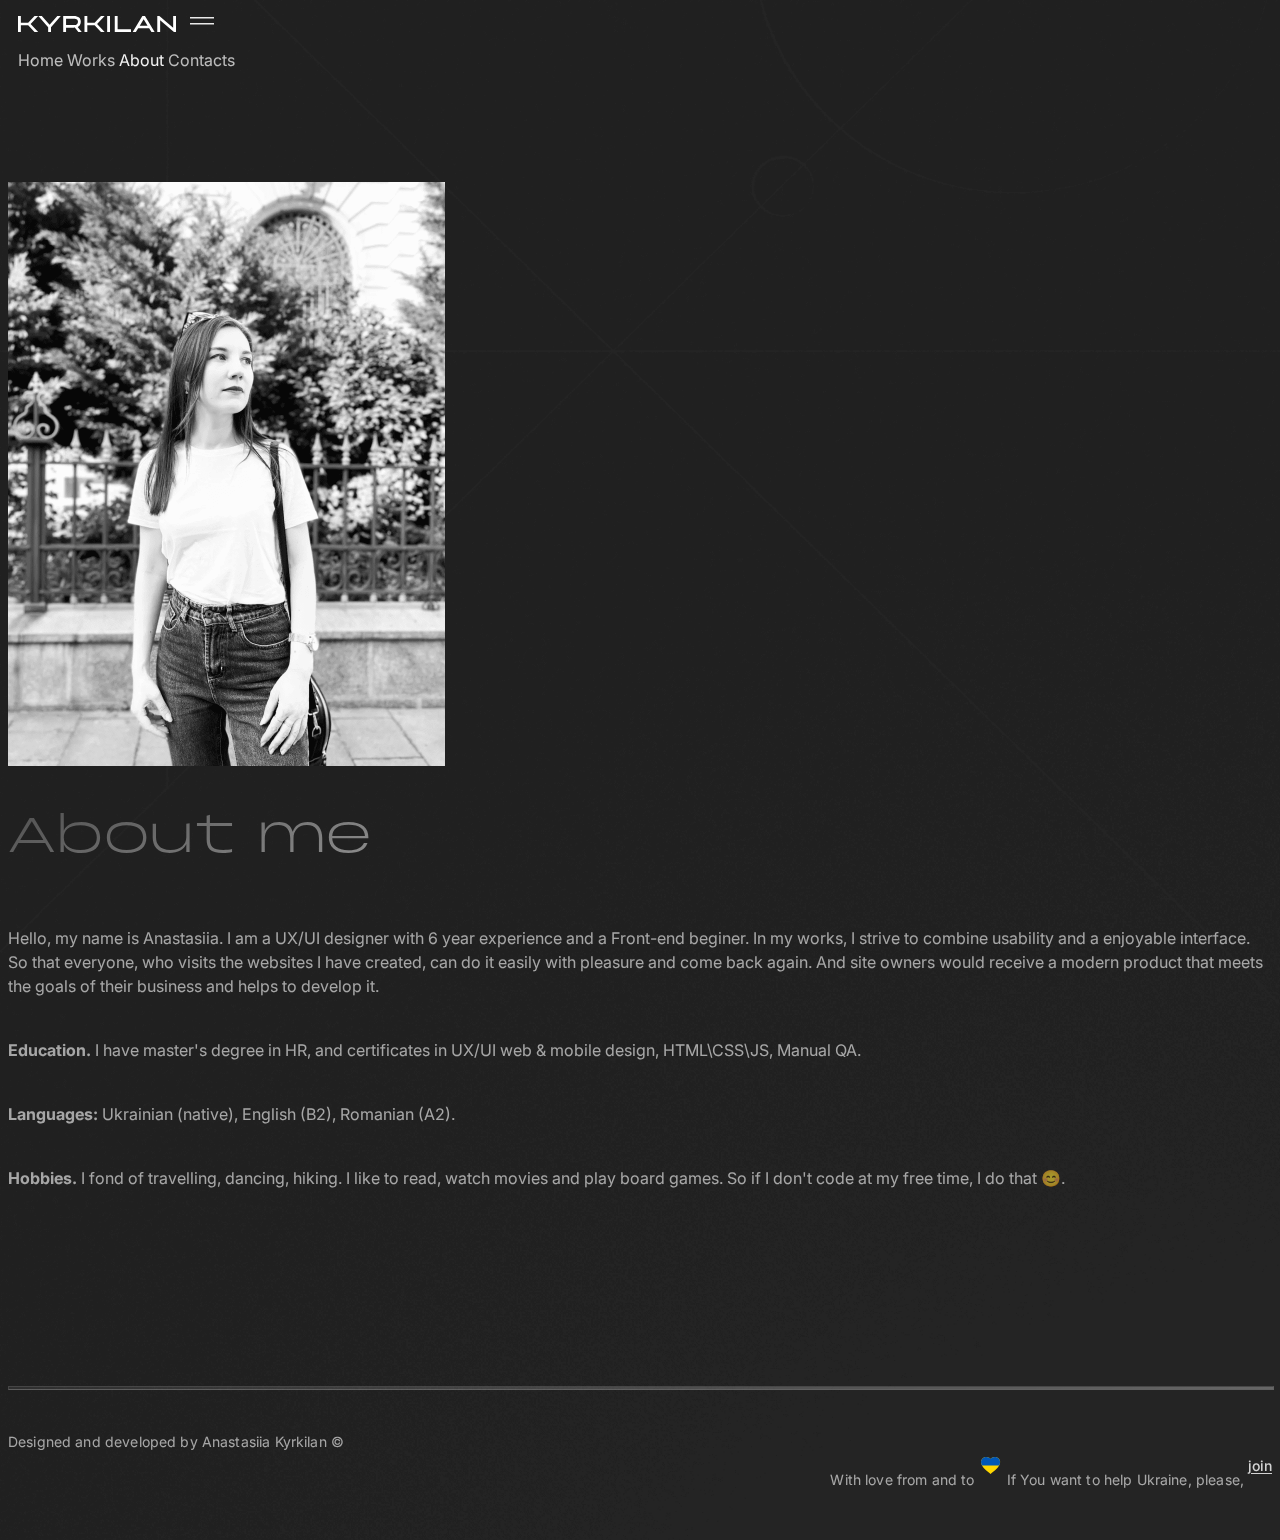
==== about.html @ 907f842a "Optimized Contacts block with creating HTML template in JS" ====
<!DOCTYPE html>
<html lang="en">
  <head>
    <meta charset="UTF-8" />
    <meta name="viewport" content="width=device-width, initial-scale=1.0" />
    <meta
      name="description"
      content="Learn more about Anastasiia Kyrkilan - an UX/UI designer with 6 year experience and a Front-end beginer"
    />
    <title>About Anastasiia Kyrkilan</title>
    <link
      rel="icon"
      href="data:image/svg+xml,<svg xmlns='http://www.w3.org/2000/svg' width='64' height='64'><text x='50%' y='50%' dominant-baseline='middle' text-anchor='middle' style='font-size: 48px;'>👩🏻‍💻</text></svg>"
    />
    <link
      href="https://cdn.jsdelivr.net/npm/bootstrap@5.3.0/dist/css/bootstrap.min.css"
      rel="stylesheet"
      integrity="sha384-9ndCyUaIbzAi2FUVXJi0CjmCapSmO7SnpJef0486qhLnuZ2cdeRhO02iuK6FUUVM"
      crossorigin="anonymous"
    />
    <script
      src="https://cdn.jsdelivr.net/npm/bootstrap@5.3.0/dist/js/bootstrap.bundle.min.js"
      integrity="sha384-geWF76RCwLtnZ8qwWowPQNguL3RmwHVBC9FhGdlKrxdiJJigb/j/68SIy3Te4Bkz"
      crossorigin="anonymous"
    ></script>
    <link rel="stylesheet" href="/src/style.css" />
  </head>

  <body>
    <!-- Header -->
    <nav class="navbar sticky-top navbar-expand-lg navbar-dark" id="header">
      <div class="container">
        <a class="navbar-brand" href="/"
          ><img src="/img/logo.svg" alt="Kyrkilan" class="cursor-hover"
        /></a>
        <button
          class="navbar-toggler d-lg-none"
          type="button"
          data-bs-toggle="collapse"
          data-bs-target="#navbarNavAltMarkup"
        >
          <span class="navbar-toggler-icon"></span>
        </button>

        <button id="custom-toggler" class="d-lg-none">
          <img
            src="icons/icon-burger-menu.svg"
            alt="Menu"
            class="menu-icon"
            width="24px"
          />
          <img
            src="icons/icon_burger_close.svg"
            alt="Close"
            class="close-icon disabled"
            width="24px"
          />
        </button>

        <div class="collapse navbar-collapse" id="navbarNavAltMarkup">
          <div class="navbar-nav">
            <a class="nav-item nav-link menu-item" aria-current="page" href="/"
              >Home</a
            >
            <a class="nav-item nav-link menu-item" href="/works.html">Works</a>
            <a class="nav-item nav-link menu-item active" href="/about.html"
              >About</a
            >
            <a class="nav-item nav-link menu-item" href="#contact-screen-about"
              >Contacts</a
            >
          </div>
        </div>
      </div>
    </nav>

    <!-- About me -->
    <div class="container about-me">
      <div class="row">
        <div class="col-xl-1"></div>
        <div class="col-xl-5 col-lg-6">
          <img
            src="/img/about-photo-black.png"
            alt="Anastasiia Kyrkilan"
            class="img-fluid"
          />
        </div>
        <div class="col-xl-5 col-lg-6">
          <h2>About me</h2>
          <p>
            Hello, my name is Anastasiia. I am a UX/UI designer with 6 year
            experience and a Front-end beginer. In my works, I strive to combine
            usability and a enjoyable interface. So that everyone, who visits
            the websites I have created, can do it easily with pleasure and come
            back again. And site owners would receive a modern product that
            meets the goals of their business and helps to develop it.
          </p>
          <p>
            <b>Education.</b> I have master's degree in HR, and certificates in
            UX/UI web & mobile design, HTML\CSS\JS, Manual QA.
          </p>
          <p>
            <b> Languages:</b> Ukrainian (native), English (B2), Romanian (A2).
          </p>
          <p>
            <b>Hobbies.</b> I fond of travelling, dancing, hiking. I like to
            read, watch movies and play board games. So if I don't code at my
            free time, I do that 😊.
          </p>
        </div>
      </div>
    </div>

    <!-- Contact me -->
    <div class="contact-screen" id="contact-screen-about">
    </div>

    <!-- Footer -->
    <div class="footer">
      <hr />
      <div class="container">
        <div class="row">
          <div class="col-lg rights">
            <p>Designed and developed by Anastasiia Kyrkilan ©</p>
          </div>
          <div class="col-lg help-ua">
            <p>With love from and to</p>
            <img src="/icons/heart-ua.svg" alt="Help Ukraine" />
            <p>If You want to help Ukraine, please,</p>
            <a href="https://war.ukraine.ua/support-ukraine/" target="_blank"
              >join</a
            >
          </div>
        </div>
      </div>
    </div>

    <!-- Cursor -->
    <div class="circle-and-dot"></div>

    <!-- JS -->
    <script src="/src/app.js"></script>
  </body>
</html>
---- src/style.css ----
/* Adding fonts */

@import url("https://fonts.googleapis.com/css2?family=Inter:wght@300;400;500&display=swap");

@font-face {
  font-family: PhonkSans;
  src: url("/fonts/PhonkSans-Light.otf") format("opentype");
}

/* Variables */

:root {
  /* Colors */
  --col-bg-dark: #1f1f1f;
  --col-bg-dark-cards: #272727;
  --col-button-blue-grad: linear-gradient(
    222deg,
    #000aff 0%,
    rgba(85, 92, 241, 0.22) 100%
  );
  --col-button-blue-grad-hover: linear-gradient(
    41deg,
    #000aff 0%,
    rgba(85, 92, 241, 0.22) 100%
  );
  --col-white-grad: linear-gradient(
    337deg,
    #fff 0%,
    rgba(255, 255, 255, 0.22) 100%
  );
  --col-white: #fff;

  /* Fonts */
  --font-title: PhonkSans, sans-serif;
  --font-text: Inter, sans-serif;

  /* Shadows */
  --shadow-blue-big: 0px 2.767256498336792px 2.2138051986694336px 0px
      rgba(16, 15, 74, 0.06),
    0px 6.650102138519287px 5.32008171081543px 0px rgba(16, 15, 74, 0.09),
    0px 12.521552085876465px 10.017241477966309px 0px rgba(16, 15, 74, 0.11),
    0px 22.3363094329834px 17.869047164916992px 0px rgba(16, 15, 74, 0.13),
    0px 41.777610778808594px 33.422088623046875px 0px rgba(16, 15, 74, 0.16),
    0px 100px 80px 0px rgba(16, 15, 74, 0.22);
  --shadow-blue-small: 0px 12.5px 10.02px 0px rgba(16, 15, 74, 0.08),
    0px 41.777610778808594px 33.422088623046875px 0px rgba(16, 15, 74, 0.13);

  /* Cursor */
  --cursor-bg: #b0efda;
  --cursor-bg-line: #b0efda;
}

/* Cursor styles */

* {
  cursor: none;
}

[type="button"]:not(:disabled),
[type="reset"]:not(:disabled),
[type="submit"]:not(:disabled),
button:not(:disabled) {
  cursor: none;
}

/* Common elements styles */

body {
  background-color: var(--col-bg-dark);
  background-image: url("/img/bg_pattern.png");
  background-size: cover;
  background-repeat: no-repeat;
}

h1,
p,
.social-media-links a,
.footer .help-ua a {
  font-family: var(--font-text);
  font-size: 16px;
  font-style: normal;
  font-weight: 400;
  line-height: 24px;

  color: var(--col-white);
  opacity: 0.6;
}

h2,
h3 {
  background: var(--col-white-grad);
  background-clip: text;
  -webkit-background-clip: text;
  -webkit-text-fill-color: transparent;
}

h2 {
  font-family: var(--font-title);
  font-size: 48px;
  font-style: normal;
  font-weight: 300;
  line-height: 56px;
  letter-spacing: 0.48px;
}

h3 {
  font-family: var(--font-title);
  font-size: 32px;
  font-style: normal;
  font-weight: 300;
  line-height: 40px;
  letter-spacing: 0.32px;
}

h4 {
  font-family: var(--font-text);
  font-size: 24px;
  font-style: normal;
  font-weight: 400;
  line-height: 32px;
  letter-spacing: 0.48px;

  color: var(--col-white);
  opacity: 0.9;
}

hr {
  width: 100%;
  height: 2px;

  background: var(--col-white-grad);
  opacity: 0.3;
}

a {
  text-decoration: none;
  color: var(--col-white);
}

.skills-screen,
.contact-screen {
  padding-top: 100px;
  padding-bottom: 40px;
}

.btn-main {
  position: relative;
  padding: 20px 40px;
  margin: 2px;
  background-color: var(--col-bg-dark);
  border-radius: 56px;

  font-family: var(--font-text);
  font-size: 16px;
  font-style: normal;
  font-weight: 400;
  line-height: 24px;

  color: var(--col-white);
  opacity: 0.9;

  transition: all 200ms ease-in-out;
}

.btn-main::after {
  content: "";
  position: absolute;
  top: 0;
  right: 0;
  bottom: 0;
  left: 0;
  z-index: -1;

  margin: -2px;
  border-radius: inherit;
  background-image: var(--col-button-blue-grad);
}

.btn-main:hover::after {
  background-image: var(--col-button-blue-grad-hover);
}

.mail-link:hover,
.social-media-links a:hover,
.nav-link:hover,
.tab-button:hover {
  text-decoration: var(--col-white) solid underline 1.5px;
  text-underline-offset: 12px;

  color: var(--col-white);
  opacity: 0.6;
}

/* Header */

.navbar-brand,
.navbar-collapse {
  padding: 10px;

  font-family: Inter;
  font-size: 16px;
  font-style: normal;
  font-weight: 400;
  line-height: 24px;

  color: var(--col-white);
}

.navbar-collapse {
  justify-content: end;
}

.navbar-nav {
  gap: 21px;
}

.navbar-toggler {
  display: none;
}

#custom-toggler {
  margin: 0;
  padding: 0;
  background-color: transparent;
  border: none;
}

.disabled {
  display: none;
}

.nav-link,
.tab-button {
  color: var(--col-white);
  opacity: 0.7;
}

.active {
  opacity: 0.95;
}

.scrolling {
  padding: 0;
  background-color: var(--col-bg-dark);
  border-bottom: rgb(255, 255, 255, 0.03) solid 1px;

  box-shadow: var(--shadow-blue-small);
}

/* Contacts screen styles */

.contact-screen h3,
.contact-screen p {
  margin-left: 0;
  padding-left: 0;
}

.contact-screen p {
  margin: 32px 0;
  max-width: 298px;
}

.contact-img {
  max-width: 705px;
  opacity: 0.8;
  float: right;
}

.mail-link h4 {
  margin-bottom: 0;
  font-weight: 400;
  opacity: 0.85;
}

.social-media-links {
  display: flex;
  justify-content: flex-end;
  align-items: flex-end;
  gap: 40px;
}

.social-media-links a {
  opacity: 0.8;
}

/* Footer */

.footer {
  padding-bottom: 40px;
}

.footer hr {
  margin: 0 0 40px;
}

.footer p {
  font-size: 14px;
  letter-spacing: 0.15px;
  margin-bottom: 0;
}

.footer .help-ua {
  display: flex;
  justify-content: end;
  align-items: start;
  gap: 4px;
}

.footer .help-ua a {
  font-size: 14px;
  font-weight: 500;
  opacity: 0.8;

  text-decoration: var(--col-white) solid underline 1px;
  text-underline-offset: 2px;
}

.footer .help-ua a:hover {
  text-decoration: var(--col-white) solid underline 1px;
  text-underline-offset: 8px;

  opacity: 0.6;
}

/* Homepage Main screen styles */

.main-screen {
  padding-top: 116px;
  padding-bottom: 128px;
}

.greeting {
  display: flex;
  margin-bottom: 48px;
}

.greeting img {
  width: 64px;
  height: 64px;
  transition: all 200ms ease-in-out;
}

.greeting img:hover {
  content: url("/img/avatar-color.png");
}

.greeting div {
  margin-left: 24px;
}

.greeting div h4,
.greeting div p {
  margin: 2px 0;
}

.main-row-btn {
  margin-top: 48px;
}

/* Homepage Decorative image styles */

.deco-img-main {
  width: auto;
  opacity: 0.6;
}

/* Homepage Skills screen styles */

.btn-projects {
  text-align: end;
}

.skill-cards {
  margin-top: 40px;
  gap: 24px;
}

.skill-card {
  margin: 20px auto 0;
  padding: 119px 32px 32px;

  border-radius: 8px;
  border: rgb(255, 255, 255, 0.03) solid 1px;
  background: var(--col-bg-dark-cards);
}

.skill-card h4 {
  margin-bottom: 16px;
}

.skill-card hr {
  margin: 24px auto;
}

.tool-icons {
  display: flex;
  justify-content: flex-start;
  gap: 16px;
  flex-wrap: wrap;
}

/* About me page screen */

.about-me {
  padding-top: 100px;
  padding-bottom: 40px;
}

.about-me img {
  width: 437px;
  transition: all 200ms ease-in-out;
}

.about-me img:hover {
  content: url("/img/about-photo-color.png");
}

.about-me h2 {
  margin-bottom: 60px;
}

.about-me p {
  margin-top: 40px;
}

/* My works page */

.works-title {
  margin-top: 100px;
  margin-bottom: 60px;
}

.tab-buttons {
  display: flex;
  justify-content: flex-end;
  gap: 30px;
}

.tab-button {
  border: none;
  background-color: transparent;

  color: var(--col-white);
}

#works-cards img {
  padding-bottom: 30px;
}

/* Responsive notes */

@media (min-width: 1201px) and (max-width: 1400px) {
  .skill-card {
    max-width: 550px;
  }
}

@media (min-width: 993px) and (max-width: 1200px) {
  .skill-card {
    max-width: 460px;
  }
}

@media (min-width: 577px) and (max-width: 992px) {
  #header.active {
    position: fixed;
    align-items: start;

    width: 100%;
    height: 100vh;

    background-color: var(--col-bg-dark);
    border-bottom: rgb(255, 255, 255, 0.03) solid 1px;

    box-shadow: var(--shadow-blue-small);

    z-index: 1000;
  }

  #header.active .container {
    gap: 30px;
  }

  .skill-card {
    padding-top: 80px;
  }

  .contact-screen {
    padding-top: 50px;
  }

  .contact-img {
    width: 100%;
    float: none;
    margin-bottom: 40px;
  }

  .mail-link {
    padding-left: 0;
  }

  .social-media-links {
    justify-content: flex-start;
    margin-top: 20px;
    padding-left: 0;
  }

  .footer .row div {
    padding-left: 0;
  }

  .footer .help-ua {
    justify-content: start;
    margin-top: 10px;
  }

  .about-me {
    padding-top: 50px;
    padding-bottom: 0;
  }

  .about-me img {
    width: 100%;
    margin-bottom: 60px;
  }

  .about-me h2 {
    margin-bottom: 40px;
  }

  .about-me p {
    margin-top: 30px;
  }

  .works-title {
    margin-top: 50px;
    margin-bottom: 20px;
  }

  .works-title ul {
    justify-content: flex-start;
    margin-top: 30px;
  }

  .circle-and-dot {
    display: none;
  }
}

@media (max-width: 576px) {
  h2 {
    font-size: 32px;
    line-height: 40px;
  }

  h4 {
    font-size: 20px;
    line-height: 24px;
  }

  #header.active {
    position: fixed;
    align-items: start;

    width: 100%;
    height: 100vh;

    background-color: var(--col-bg-dark);
    border-bottom: rgb(255, 255, 255, 0.03) solid 1px;

    box-shadow: var(--shadow-blue-small);

    z-index: 1000;
  }

  #header.active .container {
    gap: 30px;
  }

  .container,
  .contact-screen .container .row,
  .footer .container .row {
    padding-left: 20px;
    padding-right: 20px;
  }

  .mail-link,
  .social-media-links {
    padding-left: 0;
  }

  .main-screen {
    padding-top: 60px;
    padding-bottom: 80px;
  }

  .greeting {
    flex-direction: column;
    margin-bottom: 32px;
    width: 330px;
  }

  .greeting div {
    margin-left: 0;
  }

  .greeting div h4 {
    margin-top: 20px;
  }

  .btn-projects {
    margin-top: 40px;
    margin-bottom: 20px;
    text-align: start;
  }

  .skill-cards {
    width: 100%;
    padding: 0 0 0 20px;
    align-self: center;
  }

  .skill-card {
    margin: 0;
  }

  .skills-screen,
  .contact-screen {
    padding-top: 60px;
    padding-bottom: 40px;
  }

  .contact-img {
    width: 100%;
    float: none;
    margin-bottom: 60px;
  }

  .social-media-links {
    justify-content: space-between;
    margin-top: 32px;
    gap: 16px;
  }

  .rights {
    padding-left: 0;
  }

  .footer .help-ua {
    justify-content: start;
    margin-top: 10px;
    padding-left: 0;
    flex-wrap: wrap;
  }

  .about-me {
    width: 90%;
    padding-top: 40px;
    padding-bottom: 0;
  }

  .about-me .row {
    padding: 0;
  }

  .about-me img {
    margin-bottom: 60px;
  }

  .about-me h2 {
    margin-bottom: 40px;
  }

  .about-me p {
    margin-top: 30px;
  }

  .works-title {
    margin-top: 50px;
    margin-bottom: 20px;
  }

  .works-title ul {
    justify-content: flex-start;
    margin-top: 30px;
  }

  .circle-and-dot {
    display: none;
  }
}
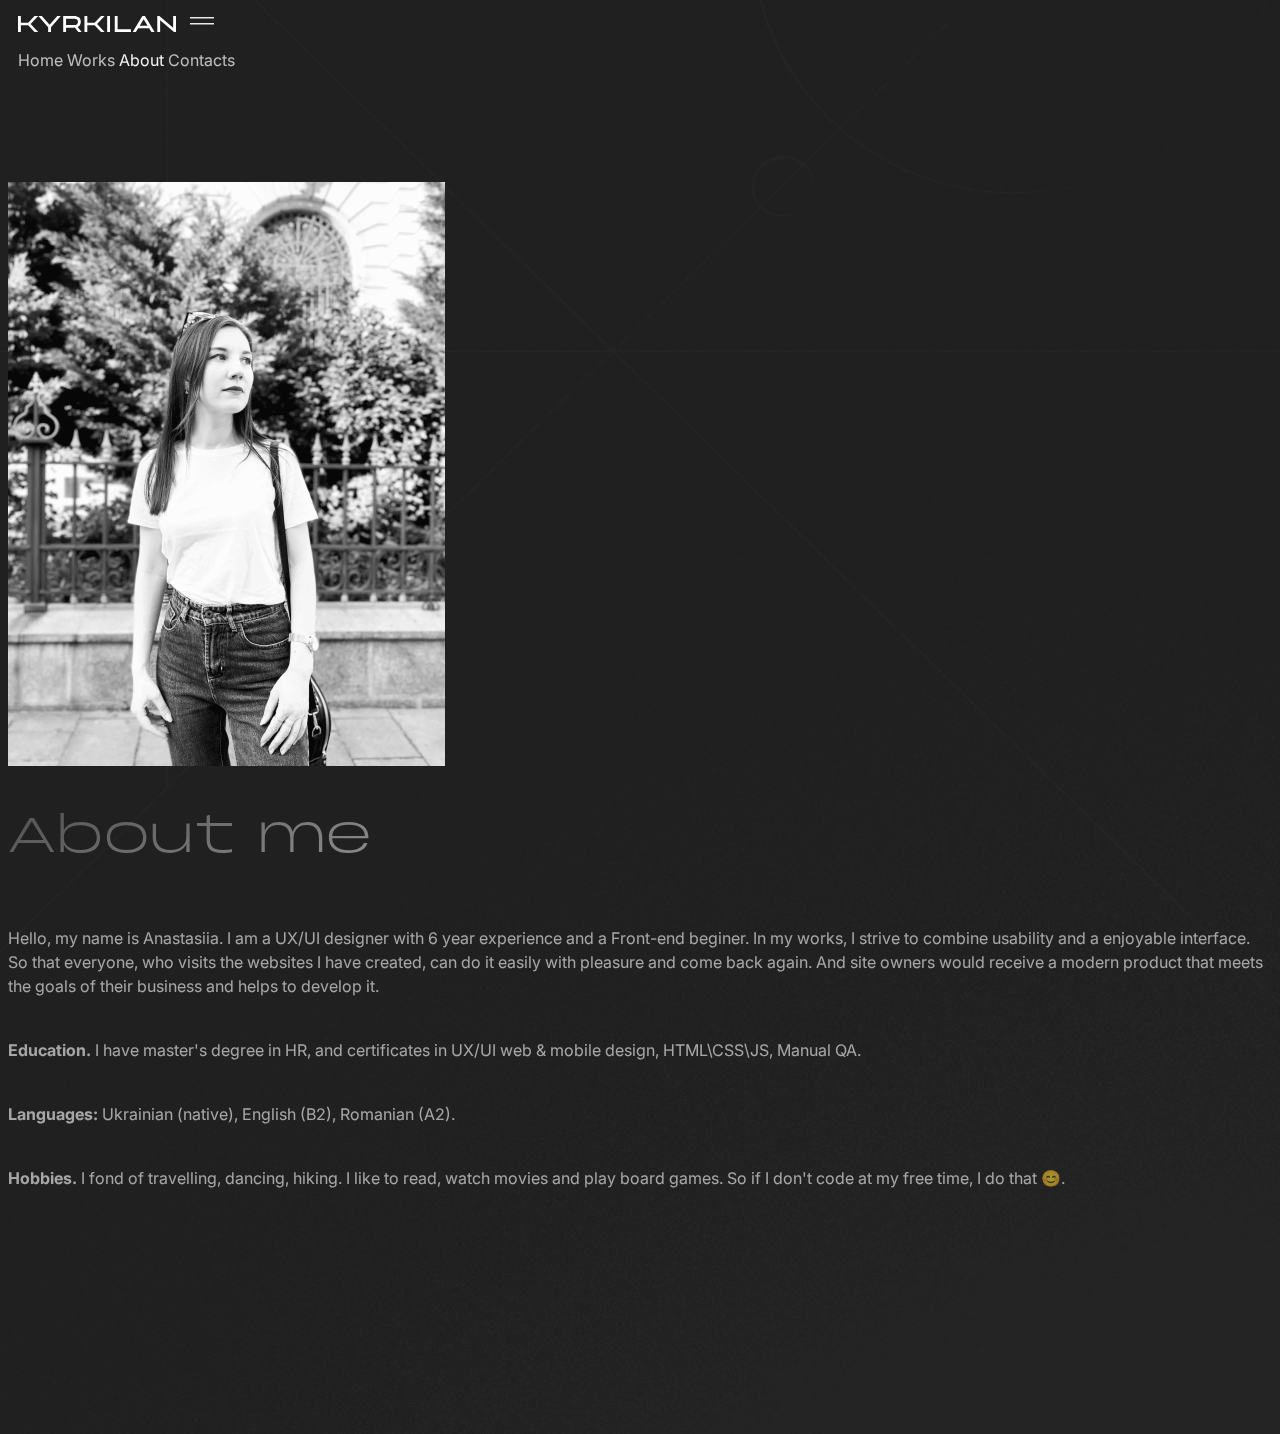
==== commit 8cc8aa96: "Optimized Footer with adding HTML template in JS" ====
--- a/about.html
+++ b/about.html
@@ -112,28 +112,10 @@
     </div>
 
     <!-- Contact me -->
-    <div class="contact-screen" id="contact-screen-about">
-    </div>
+    <div class="contact-screen" id="contact-screen-about"></div>
 
     <!-- Footer -->
-    <div class="footer">
-      <hr />
-      <div class="container">
-        <div class="row">
-          <div class="col-lg rights">
-            <p>Designed and developed by Anastasiia Kyrkilan ©</p>
-          </div>
-          <div class="col-lg help-ua">
-            <p>With love from and to</p>
-            <img src="/icons/heart-ua.svg" alt="Help Ukraine" />
-            <p>If You want to help Ukraine, please,</p>
-            <a href="https://war.ukraine.ua/support-ukraine/" target="_blank"
-              >join</a
-            >
-          </div>
-        </div>
-      </div>
-    </div>
+    <div class="footer"></div>
 
     <!-- Cursor -->
     <div class="circle-and-dot"></div>
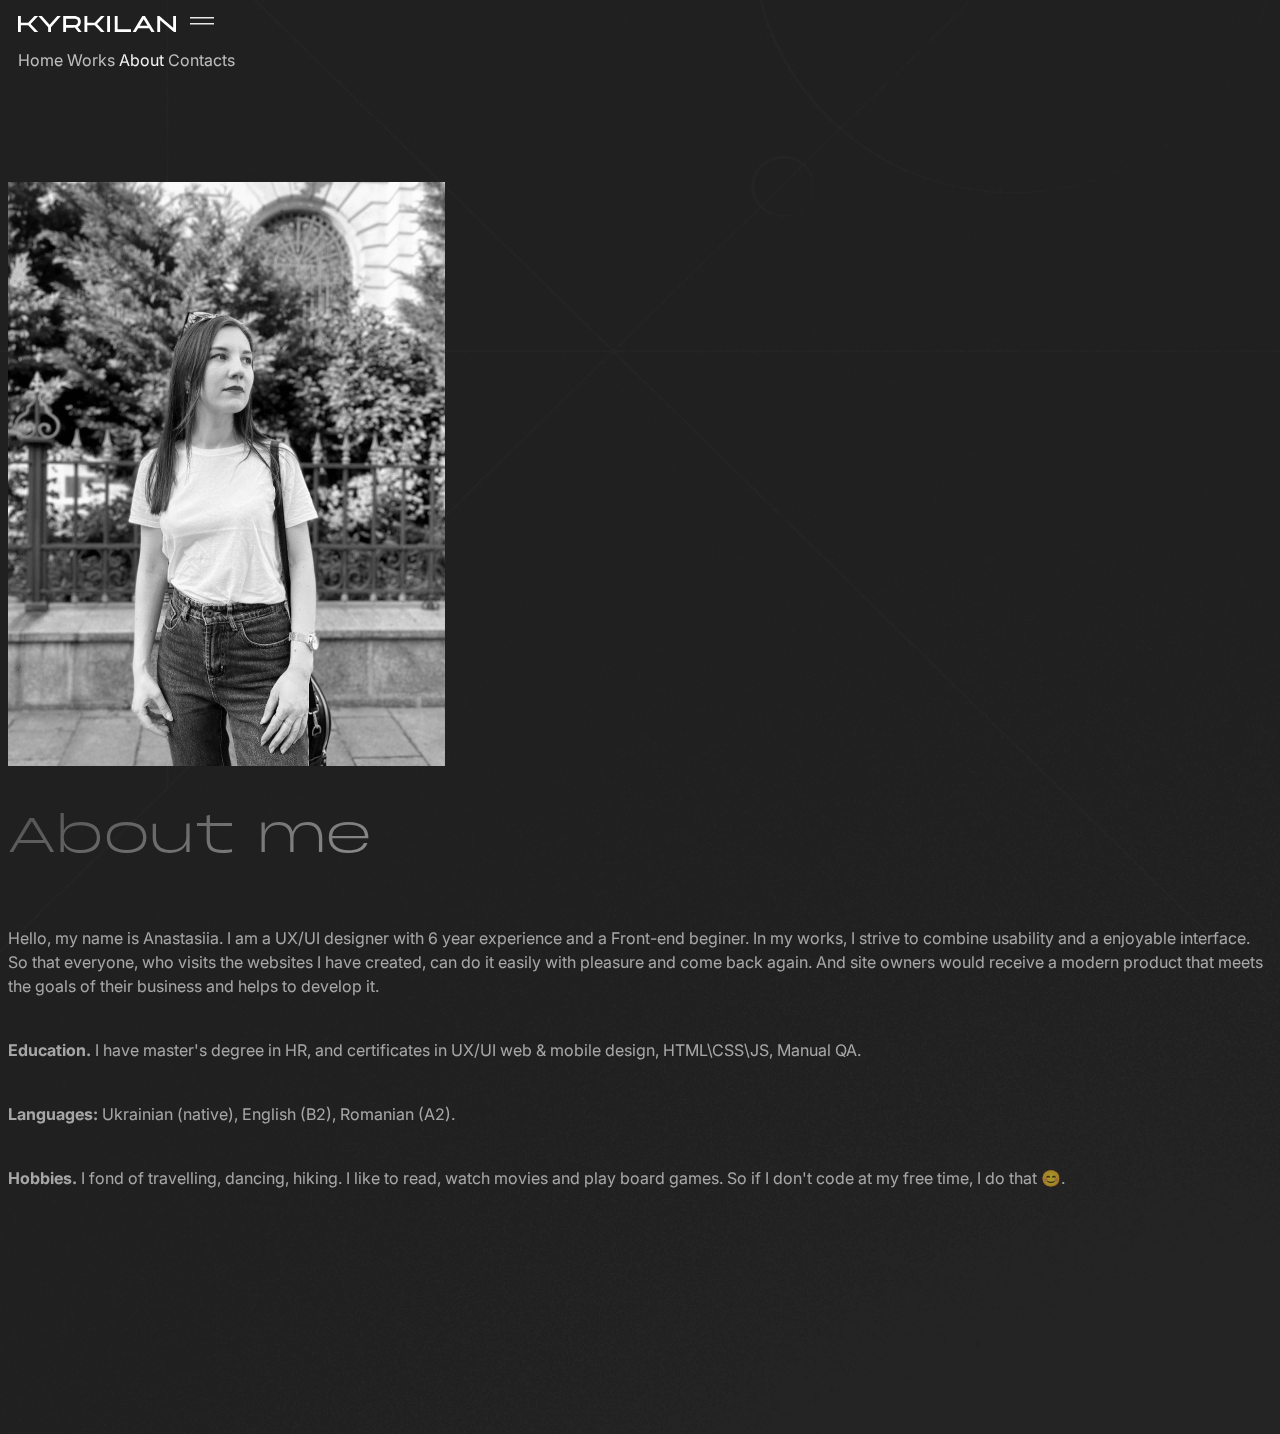
==== commit bff88cf0: "Added simpler way of changing colours of photos when hovering" ====
--- a/about.html
+++ b/about.html
@@ -80,7 +80,7 @@
         <div class="col-xl-1"></div>
         <div class="col-xl-5 col-lg-6">
           <img
-            src="/img/about-photo-black.png"
+            src="/img/about-photo-color.png"
             alt="Anastasiia Kyrkilan"
             class="img-fluid"
           />
--- a/src/style.css
+++ b/src/style.css
@@ -337,11 +337,12 @@
 .greeting img {
   width: 64px;
   height: 64px;
-  transition: all 200ms ease-in-out;
+  filter: grayscale(100%);
+  transition: filter 0.5s ease;
 }
 
 .greeting img:hover {
-  content: url("/img/avatar-color.png");
+  filter: grayscale(0%);
 }
 
 .greeting div {
@@ -408,11 +409,12 @@
 
 .about-me img {
   width: 437px;
-  transition: all 200ms ease-in-out;
+  filter: grayscale(100%);
+  transition: filter 0.5s ease;
 }
 
 .about-me img:hover {
-  content: url("/img/about-photo-color.png");
+  filter: grayscale(0%);
 }
 
 .about-me h2 {
@@ -445,7 +447,14 @@
 
 #works-cards img {
   padding-bottom: 30px;
-}
+  filter: grayscale(100%);
+  transition: filter 0.5s ease;
+}
+
+#works-cards img:hover {
+  filter: grayscale(0%);
+}
+
 
 /* Responsive notes */
 
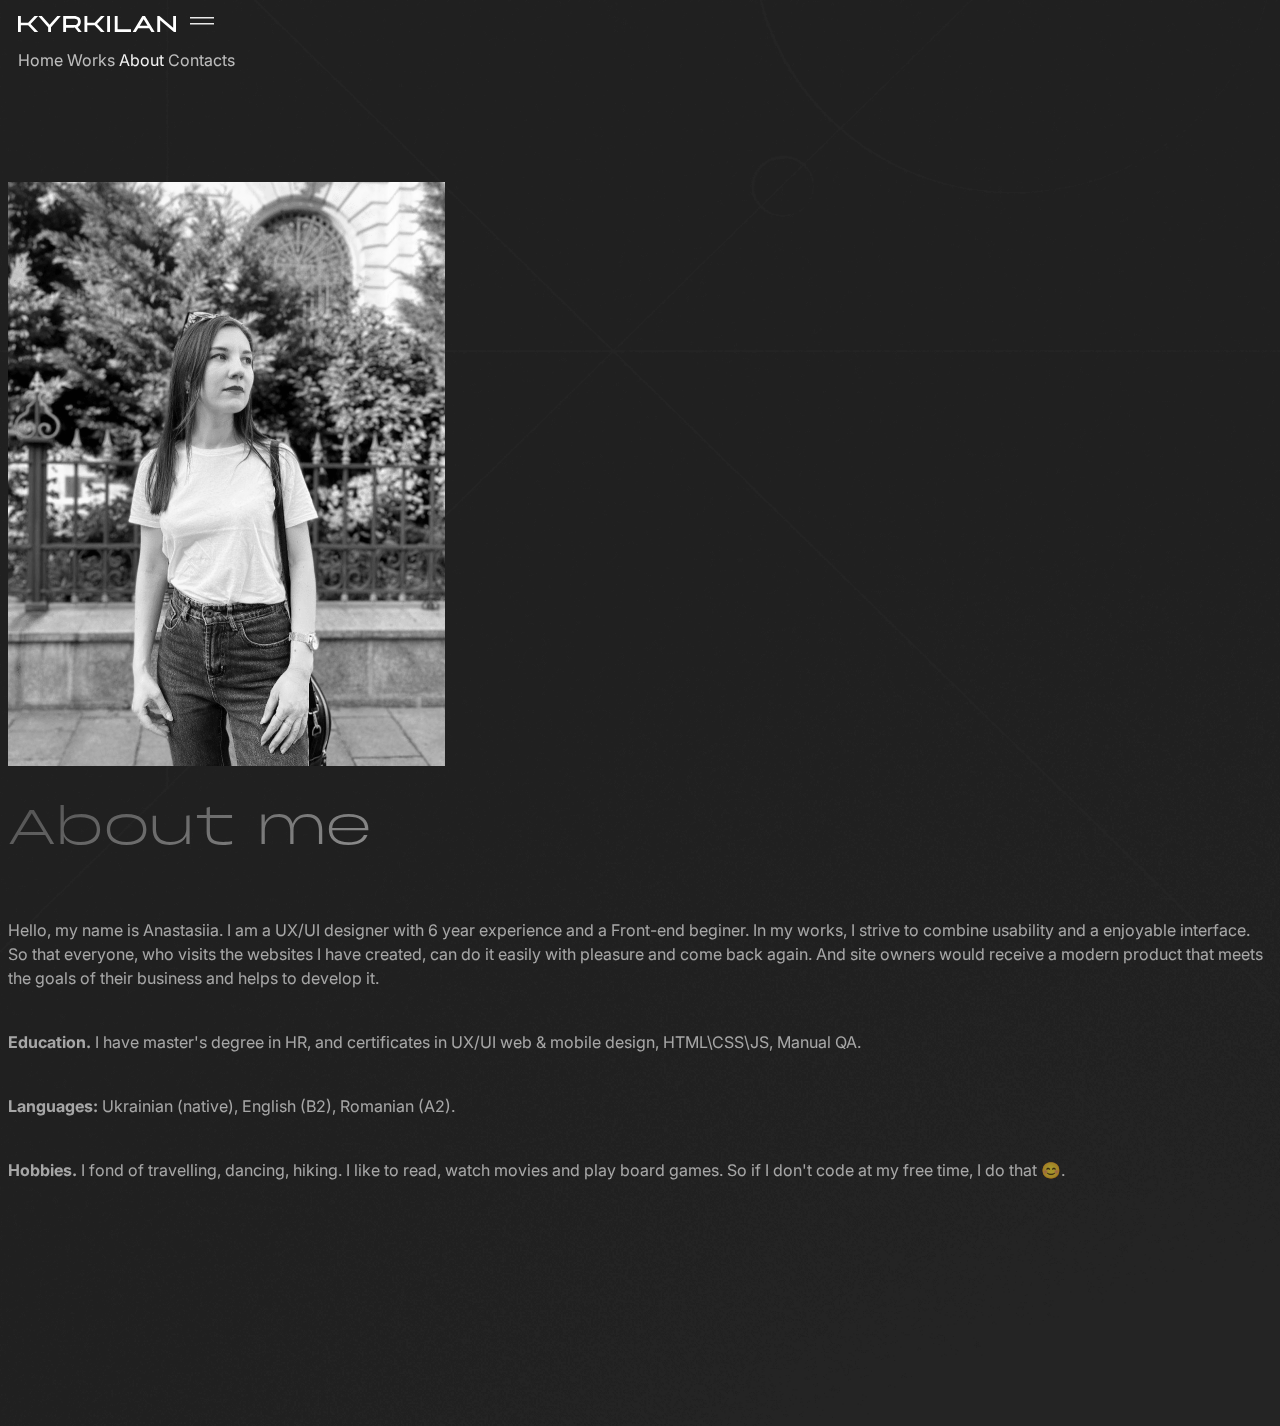
==== commit d0585f7e: "Titles have been reorded" ====
--- a/about.html
+++ b/about.html
@@ -86,7 +86,7 @@
           />
         </div>
         <div class="col-xl-5 col-lg-6">
-          <h2>About me</h2>
+          <h1>About me</h2>
           <p>
             Hello, my name is Anastasiia. I am a UX/UI designer with 6 year
             experience and a Front-end beginer. In my works, I strive to combine
--- a/src/style.css
+++ b/src/style.css
@@ -72,7 +72,6 @@
   background-repeat: no-repeat;
 }
 
-h1,
 p,
 .social-media-links a,
 .footer .help-ua a {
@@ -86,15 +85,15 @@
   opacity: 0.6;
 }
 
-h2,
-h3 {
+h1,
+h2 {
   background: var(--col-white-grad);
   background-clip: text;
   -webkit-background-clip: text;
   -webkit-text-fill-color: transparent;
 }
 
-h2 {
+h1 {
   font-family: var(--font-title);
   font-size: 48px;
   font-style: normal;
@@ -103,7 +102,7 @@
   letter-spacing: 0.48px;
 }
 
-h3 {
+h2 {
   font-family: var(--font-title);
   font-size: 32px;
   font-style: normal;
@@ -112,7 +111,7 @@
   letter-spacing: 0.32px;
 }
 
-h4 {
+h3 {
   font-family: var(--font-text);
   font-size: 24px;
   font-style: normal;
@@ -249,7 +248,7 @@
 
 /* Contacts screen styles */
 
-.contact-screen h3,
+.contact-screen h2,
 .contact-screen p {
   margin-left: 0;
   padding-left: 0;
@@ -266,7 +265,7 @@
   float: right;
 }
 
-.mail-link h4 {
+.mail-link h3 {
   margin-bottom: 0;
   font-weight: 400;
   opacity: 0.85;
@@ -349,7 +348,7 @@
   margin-left: 24px;
 }
 
-.greeting div h4,
+.greeting div h3,
 .greeting div p {
   margin: 2px 0;
 }
@@ -385,7 +384,7 @@
   background: var(--col-bg-dark-cards);
 }
 
-.skill-card h4 {
+.skill-card h3 {
   margin-bottom: 16px;
 }
 
@@ -417,7 +416,7 @@
   filter: grayscale(0%);
 }
 
-.about-me h2 {
+.about-me h1 {
   margin-bottom: 60px;
 }
 
@@ -533,7 +532,7 @@
     margin-bottom: 60px;
   }
 
-  .about-me h2 {
+  .about-me h1 {
     margin-bottom: 40px;
   }
 
@@ -557,12 +556,12 @@
 }
 
 @media (max-width: 576px) {
-  h2 {
+  h1 {
     font-size: 32px;
     line-height: 40px;
   }
 
-  h4 {
+  h3 {
     font-size: 20px;
     line-height: 24px;
   }
@@ -613,7 +612,7 @@
     margin-left: 0;
   }
 
-  .greeting div h4 {
+  .greeting div h3 {
     margin-top: 20px;
   }
 
@@ -676,7 +675,7 @@
     margin-bottom: 60px;
   }
 
-  .about-me h2 {
+  .about-me h1 {
     margin-bottom: 40px;
   }
 
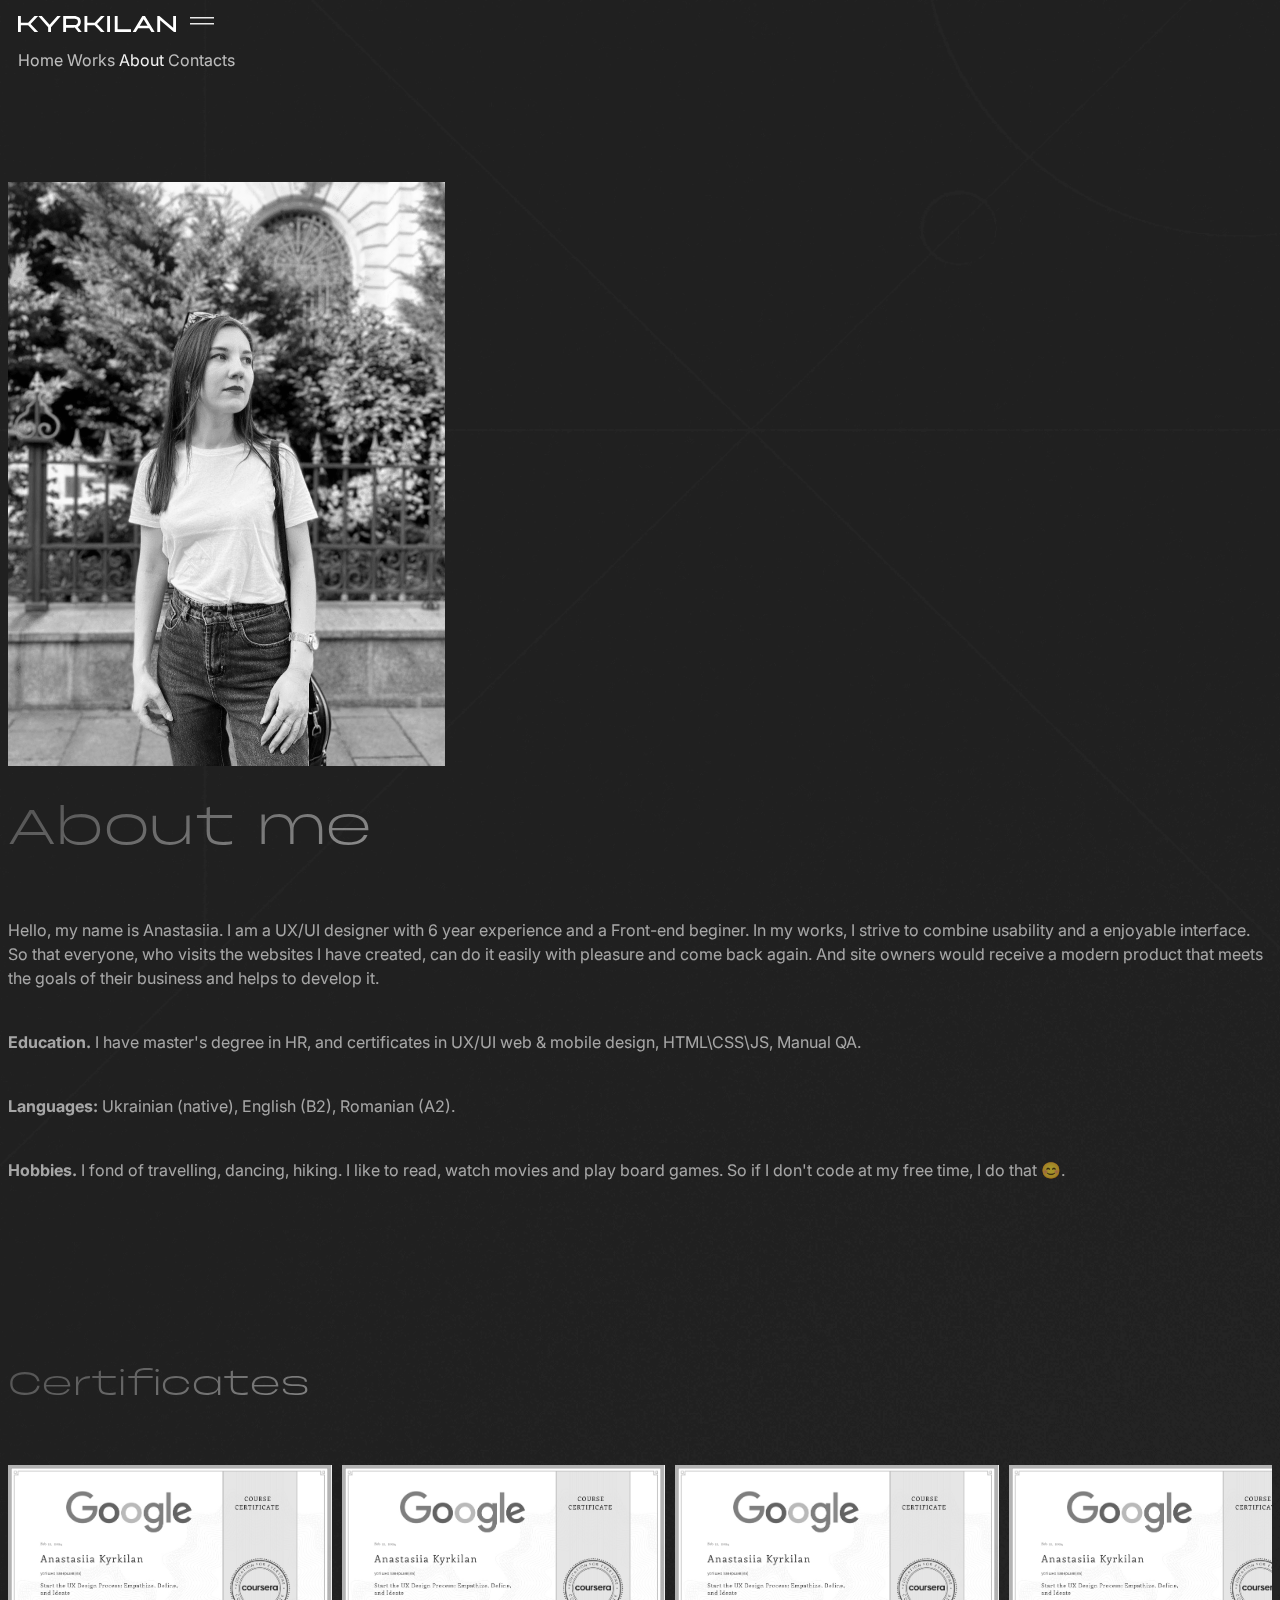
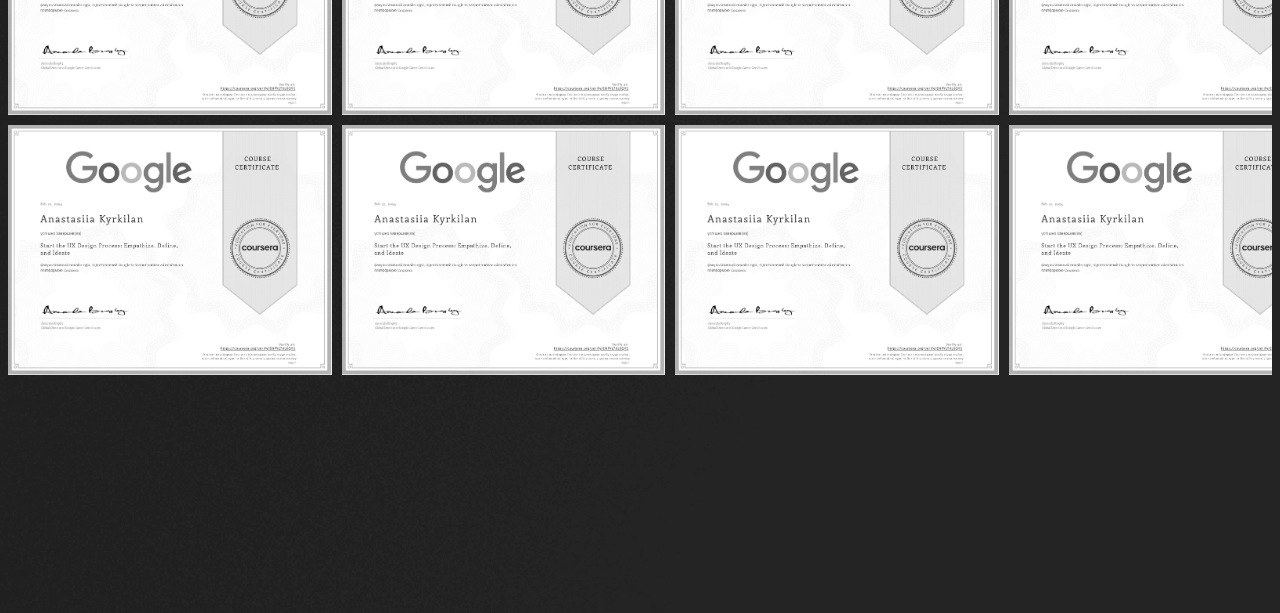
==== commit 7ff037a1: "Added certificates to About me page with animation" ====
--- a/about.html
+++ b/about.html
@@ -111,6 +111,55 @@
       </div>
     </div>
 
+    <!-- Certificates -->
+<div class="certificates-screen">
+  <h2 class="container">Certificates</h2>
+  <div class="certificates-container">
+    <div class="certificates">
+      <img src="/img/certificates/Coursera01.jpg" alt="certificate">
+      <img src="/img/certificates/Coursera01.jpg" alt="certificate">
+      <img src="/img/certificates/Coursera01.jpg" alt="certificate">
+      <img src="/img/certificates/Coursera01.jpg" alt="certificate">
+      <img src="/img/certificates/Coursera01.jpg" alt="certificate">
+      <img src="/img/certificates/Coursera01.jpg" alt="certificate">
+      <img src="/img/certificates/Coursera01.jpg" alt="certificate">
+      <img src="/img/certificates/Coursera01.jpg" alt="certificate">
+    </div>
+    <div class="certificates">
+      <img src="/img/certificates/Coursera01.jpg" alt="certificate">
+      <img src="/img/certificates/Coursera01.jpg" alt="certificate">
+      <img src="/img/certificates/Coursera01.jpg" alt="certificate">
+      <img src="/img/certificates/Coursera01.jpg" alt="certificate">
+      <img src="/img/certificates/Coursera01.jpg" alt="certificate">
+      <img src="/img/certificates/Coursera01.jpg" alt="certificate">
+      <img src="/img/certificates/Coursera01.jpg" alt="certificate">
+      <img src="/img/certificates/Coursera01.jpg" alt="certificate">
+    </div>
+   </div> 
+   <div class="certificates-container">
+    <div class="certificates scroll-back">
+      <img src="/img/certificates/Coursera01.jpg" alt="certificate">
+      <img src="/img/certificates/Coursera01.jpg" alt="certificate">
+      <img src="/img/certificates/Coursera01.jpg" alt="certificate">
+      <img src="/img/certificates/Coursera01.jpg" alt="certificate">
+      <img src="/img/certificates/Coursera01.jpg" alt="certificate">
+      <img src="/img/certificates/Coursera01.jpg" alt="certificate">
+      <img src="/img/certificates/Coursera01.jpg" alt="certificate">
+      <img src="/img/certificates/Coursera01.jpg" alt="certificate">
+    </div>
+    <div class="certificates scroll-back">
+      <img src="/img/certificates/Coursera01.jpg" alt="certificate">
+      <img src="/img/certificates/Coursera01.jpg" alt="certificate">
+      <img src="/img/certificates/Coursera01.jpg" alt="certificate">
+      <img src="/img/certificates/Coursera01.jpg" alt="certificate">
+      <img src="/img/certificates/Coursera01.jpg" alt="certificate">
+      <img src="/img/certificates/Coursera01.jpg" alt="certificate">
+      <img src="/img/certificates/Coursera01.jpg" alt="certificate">
+      <img src="/img/certificates/Coursera01.jpg" alt="certificate">
+    </div>
+   </div> 
+</div>
+
     <!-- Contact me -->
     <div class="contact-screen" id="contact-screen-about"></div>
 
--- a/src/style.css
+++ b/src/style.css
@@ -63,6 +63,17 @@
   cursor: none;
 }
 
+/* Animation */
+
+@keyframes scroll {
+  0% {
+    transform: translateX(0%);
+  }
+  100% {
+    transform: translateX(-100%);
+  }
+}
+
 /* Common elements styles */
 
 body {
@@ -136,6 +147,7 @@
   color: var(--col-white);
 }
 
+.certificates-screen,
 .skills-screen,
 .contact-screen {
   padding-top: 100px;
@@ -416,12 +428,56 @@
   filter: grayscale(0%);
 }
 
-.about-me h1 {
+.about-me h1,
+.certificates-screen h2 {
   margin-bottom: 60px;
 }
 
 .about-me p {
   margin-top: 40px;
+}
+
+.certificates-screen {
+  width: 100%;
+
+  overflow: hidden;
+  position: relative;
+}
+
+.certificates-container {
+  display: flex;
+  gap: 10px;
+  width: max-content;
+  margin-bottom: 10px;
+}
+
+.certificates {
+  display: flex;
+  gap: 10px;
+  animation: scroll 60s linear infinite;
+  animation-play-state: running;
+  animation-delay: 0s;
+  animation-direction: normal;
+}
+
+.certificates-container .scroll-back {
+  animation-direction: reverse;
+}
+
+.certificates-container:hover .certificates {
+  animation-play-state: paused;
+}
+
+.certificates-screen img {
+  margin: 0;
+  padding: 0;
+  height: 250px;
+  filter: grayscale(100%);
+  transition: filter 0.5s ease;
+}
+
+.certificates-screen img:hover {
+  filter: grayscale(0%);
 }
 
 /* My works page */
@@ -453,7 +509,6 @@
 #works-cards img:hover {
   filter: grayscale(0%);
 }
-
 
 /* Responsive notes */
 
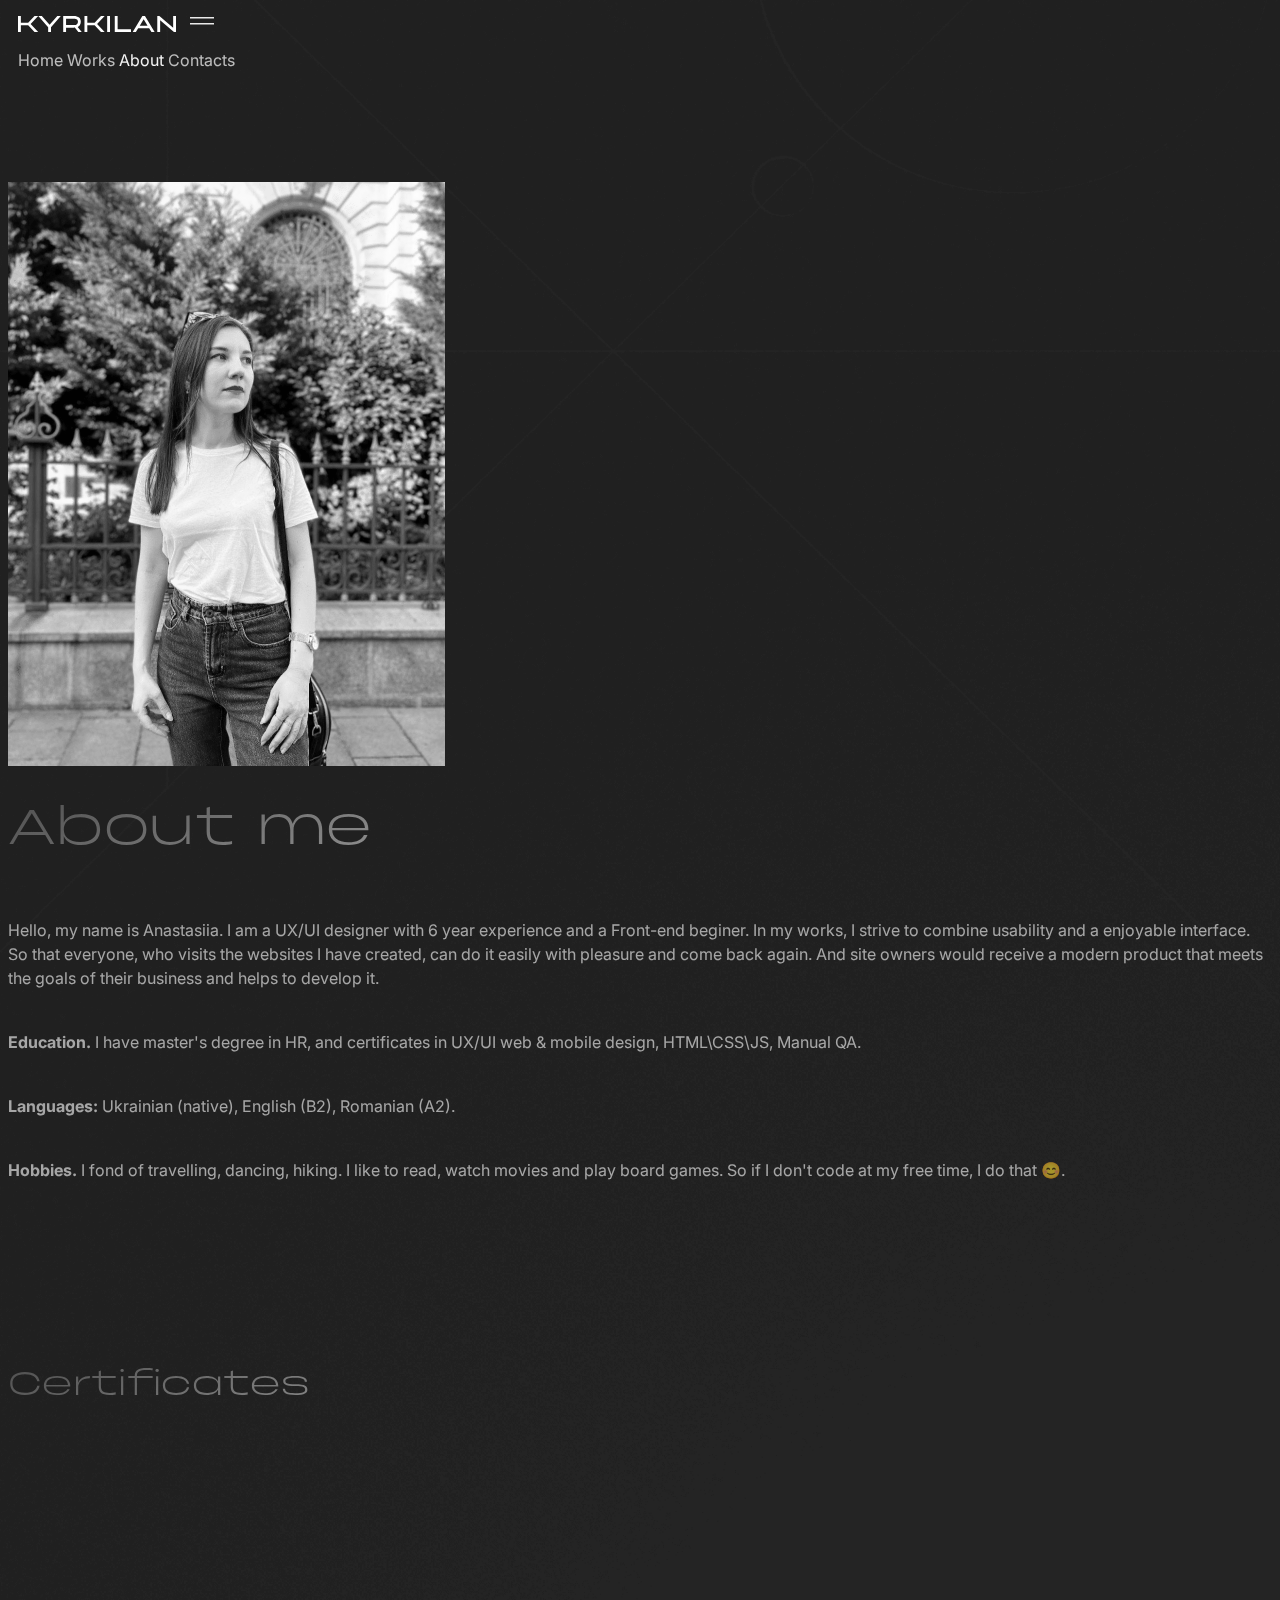
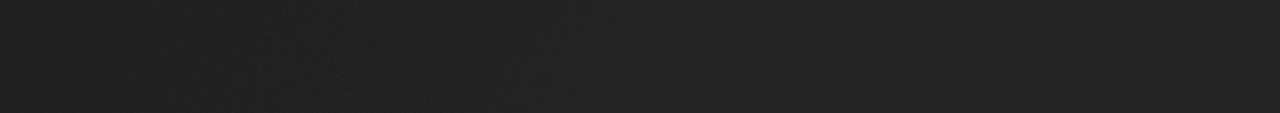
==== commit 9c616a56: "Reformatted the HTML code of Certificates section into JS" ====
--- a/about.html
+++ b/about.html
@@ -116,47 +116,16 @@
   <h2 class="container">Certificates</h2>
   <div class="certificates-container">
     <div class="certificates">
-      <img src="/img/certificates/Coursera01.jpg" alt="certificate">
-      <img src="/img/certificates/Coursera01.jpg" alt="certificate">
-      <img src="/img/certificates/Coursera01.jpg" alt="certificate">
-      <img src="/img/certificates/Coursera01.jpg" alt="certificate">
-      <img src="/img/certificates/Coursera01.jpg" alt="certificate">
-      <img src="/img/certificates/Coursera01.jpg" alt="certificate">
-      <img src="/img/certificates/Coursera01.jpg" alt="certificate">
-      <img src="/img/certificates/Coursera01.jpg" alt="certificate">
     </div>
     <div class="certificates">
-      <img src="/img/certificates/Coursera01.jpg" alt="certificate">
-      <img src="/img/certificates/Coursera01.jpg" alt="certificate">
-      <img src="/img/certificates/Coursera01.jpg" alt="certificate">
-      <img src="/img/certificates/Coursera01.jpg" alt="certificate">
-      <img src="/img/certificates/Coursera01.jpg" alt="certificate">
-      <img src="/img/certificates/Coursera01.jpg" alt="certificate">
-      <img src="/img/certificates/Coursera01.jpg" alt="certificate">
-      <img src="/img/certificates/Coursera01.jpg" alt="certificate">
     </div>
    </div> 
    <div class="certificates-container">
     <div class="certificates scroll-back">
-      <img src="/img/certificates/Coursera01.jpg" alt="certificate">
-      <img src="/img/certificates/Coursera01.jpg" alt="certificate">
-      <img src="/img/certificates/Coursera01.jpg" alt="certificate">
-      <img src="/img/certificates/Coursera01.jpg" alt="certificate">
-      <img src="/img/certificates/Coursera01.jpg" alt="certificate">
-      <img src="/img/certificates/Coursera01.jpg" alt="certificate">
-      <img src="/img/certificates/Coursera01.jpg" alt="certificate">
-      <img src="/img/certificates/Coursera01.jpg" alt="certificate">
     </div>
     <div class="certificates scroll-back">
-      <img src="/img/certificates/Coursera01.jpg" alt="certificate">
-      <img src="/img/certificates/Coursera01.jpg" alt="certificate">
-      <img src="/img/certificates/Coursera01.jpg" alt="certificate">
-      <img src="/img/certificates/Coursera01.jpg" alt="certificate">
-      <img src="/img/certificates/Coursera01.jpg" alt="certificate">
-      <img src="/img/certificates/Coursera01.jpg" alt="certificate">
-      <img src="/img/certificates/Coursera01.jpg" alt="certificate">
-      <img src="/img/certificates/Coursera01.jpg" alt="certificate">
     </div>
+   </div> 
    </div> 
 </div>
 
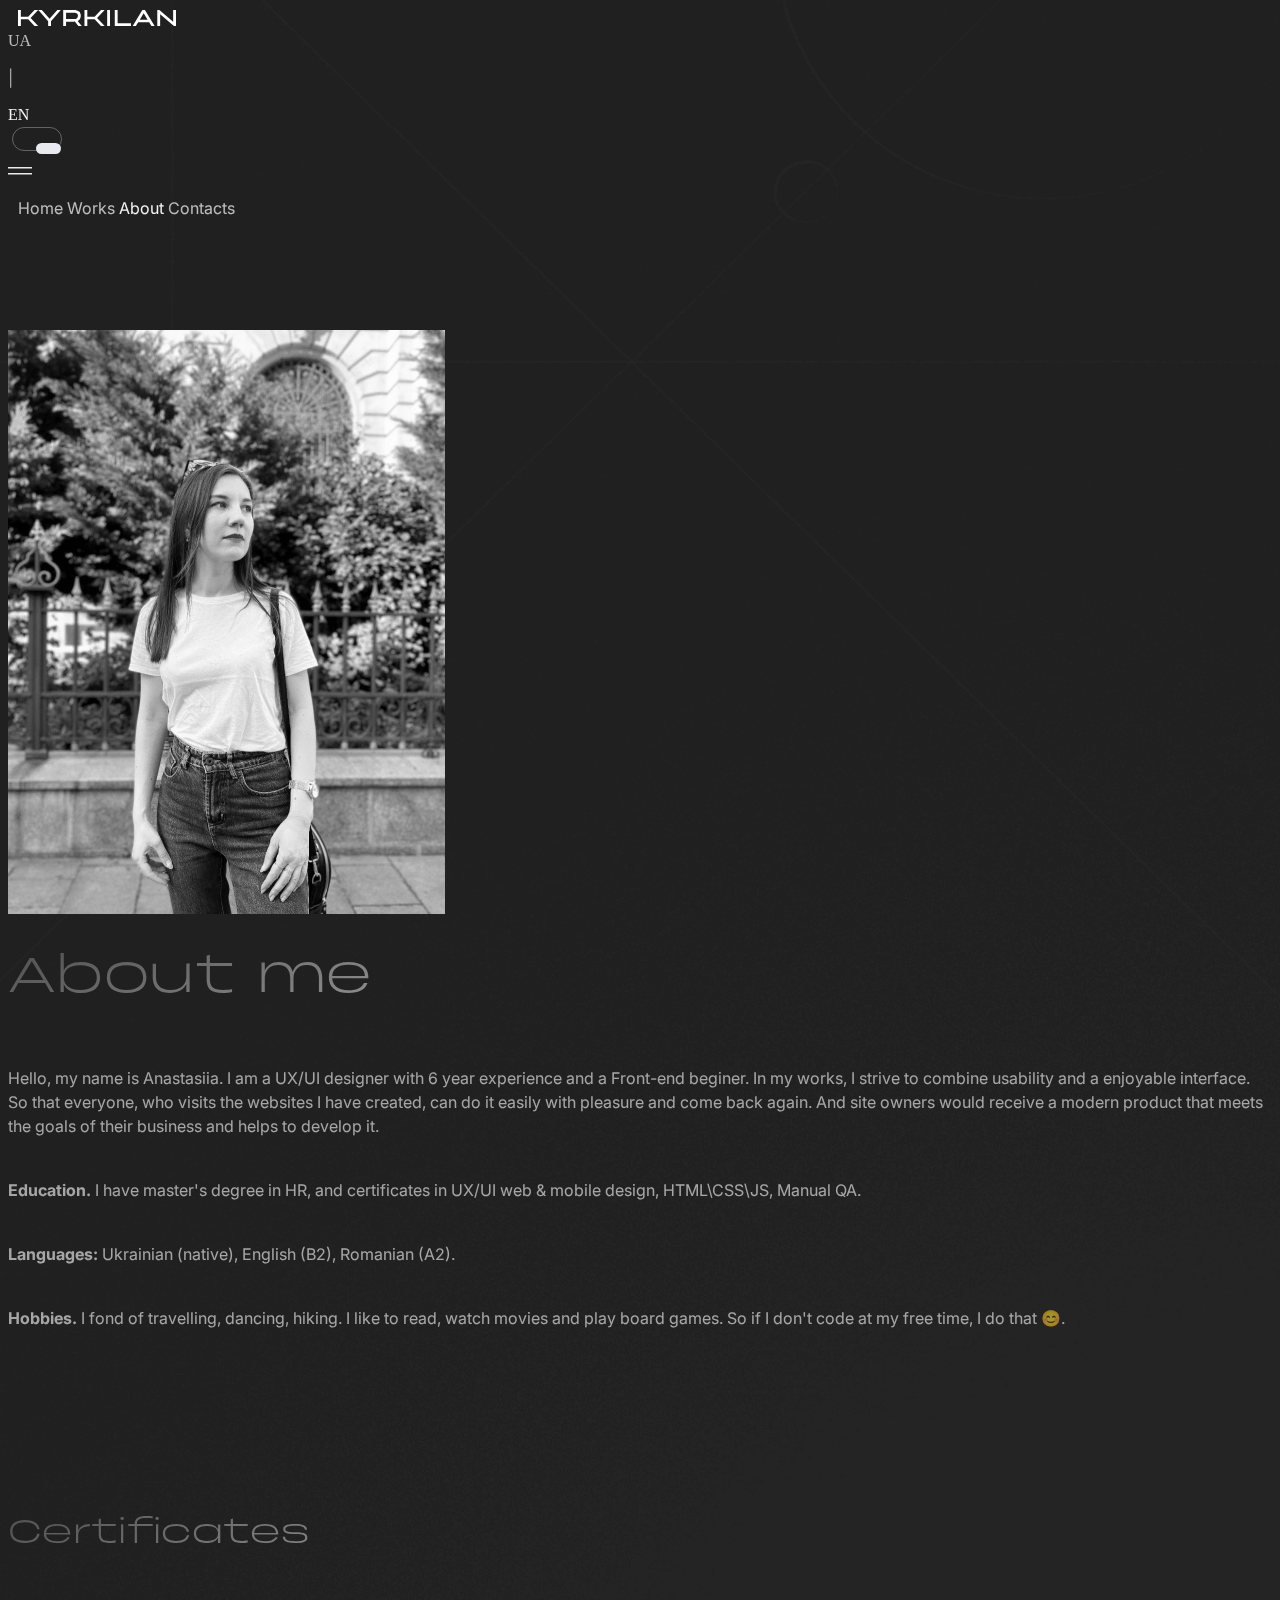
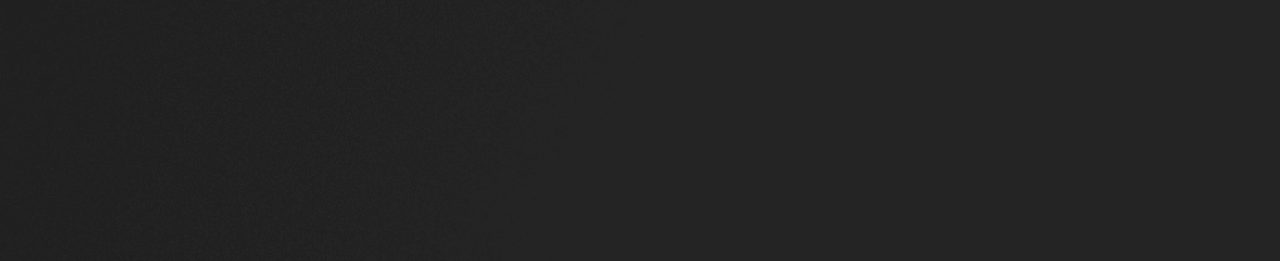
==== commit d8843a3f: "Added js for theme switching" ====
--- a/about.html
+++ b/about.html
@@ -33,6 +33,20 @@
         <a class="navbar-brand" href="/"
           ><img src="/img/logo.svg" alt="Kyrkilan" class="cursor-hover"
         /></a>
+
+        <div class="switchers">
+          <div class="lang">
+            <a class="nav-item nav-link" href="#">UA</a>
+            <p>|</p>
+            <a class="nav-item nav-link active" href="#">EN</a>
+          </div>
+
+          <span class="switcher switcher-1">
+            <input type="checkbox" id="switcher-1" />
+            <label for="switcher-1"></label>
+          </span>
+        </div> 
+        
         <button
           class="navbar-toggler d-lg-none"
           type="button"
--- a/src/style.css
+++ b/src/style.css
@@ -258,6 +258,104 @@
   box-shadow: var(--shadow-blue-small);
 }
 
+/* Themes Switcher */
+
+span.switcher {
+  position: relative;
+
+  width: 50px;
+  height: 24px;
+  border-radius: 50px;
+  margin: 0;
+  input {
+    appearance: none;
+
+    position: relative;
+
+    width: 50px;
+    height: 24px;
+    border-radius: 50px;
+
+    background-color: transparent;
+    outline: none;
+
+    &:before,
+    &:after {
+      z-index: 2;
+
+      position: absolute;
+      top: 50%;
+      transform: translateY(-50%);
+
+      color: var(--col-white);
+    }
+    &:before {
+      content: url("/icons/icon-sun.svg");
+      left: 6px;
+      opacity: 0;
+    }
+    &:after {
+      content: url("/icons/icon-moon.svg");
+      right: 6px;
+    }
+  }
+  label {
+    z-index: 1;
+    position: absolute;
+    top: 3px;
+    bottom: 3px;
+
+    border-radius: 50px;
+  }
+  &.switcher-1 {
+    input {
+      transition: 0.25s -0.1s;
+      &:checked {
+        background-color: transparent;
+        border: 0.81px solid var(--col-bg-dark-cards);
+        &:before {
+          opacity: 1;
+          transition: opacity 0.5s;
+          
+        }
+        &:after {
+          opacity: 0;
+          transition: opacity 0.5s;
+        }
+        & + label {
+          left: 4px;
+          right: 28px;
+
+          background: var(--col-bg-dark);
+
+          transition: left 0.5s, right 0.4s 0.2s;
+        }
+      }
+      &:not(:checked) {
+        background: transparent;
+        border: 0.81px solid rgba(255, 255, 255, 0.3);
+        transition: border 0.5s -0.1s;
+        &:before {
+          color: transparent;
+          transition: color 0.5s;
+        }
+        &:after {
+          color: var(--col-bg-dark);
+          transition: color 0.5s 0.2s;
+        }
+        & + label {
+          left: 28px;
+          right: 4px;
+
+          background: #e9eaf0;
+
+          transition: left 0.4s 0.2s, right 0.5s, background 0.35s -0.1s;
+        }
+      }
+    }
+  }
+}
+
 /* Contacts screen styles */
 
 .contact-screen h2,
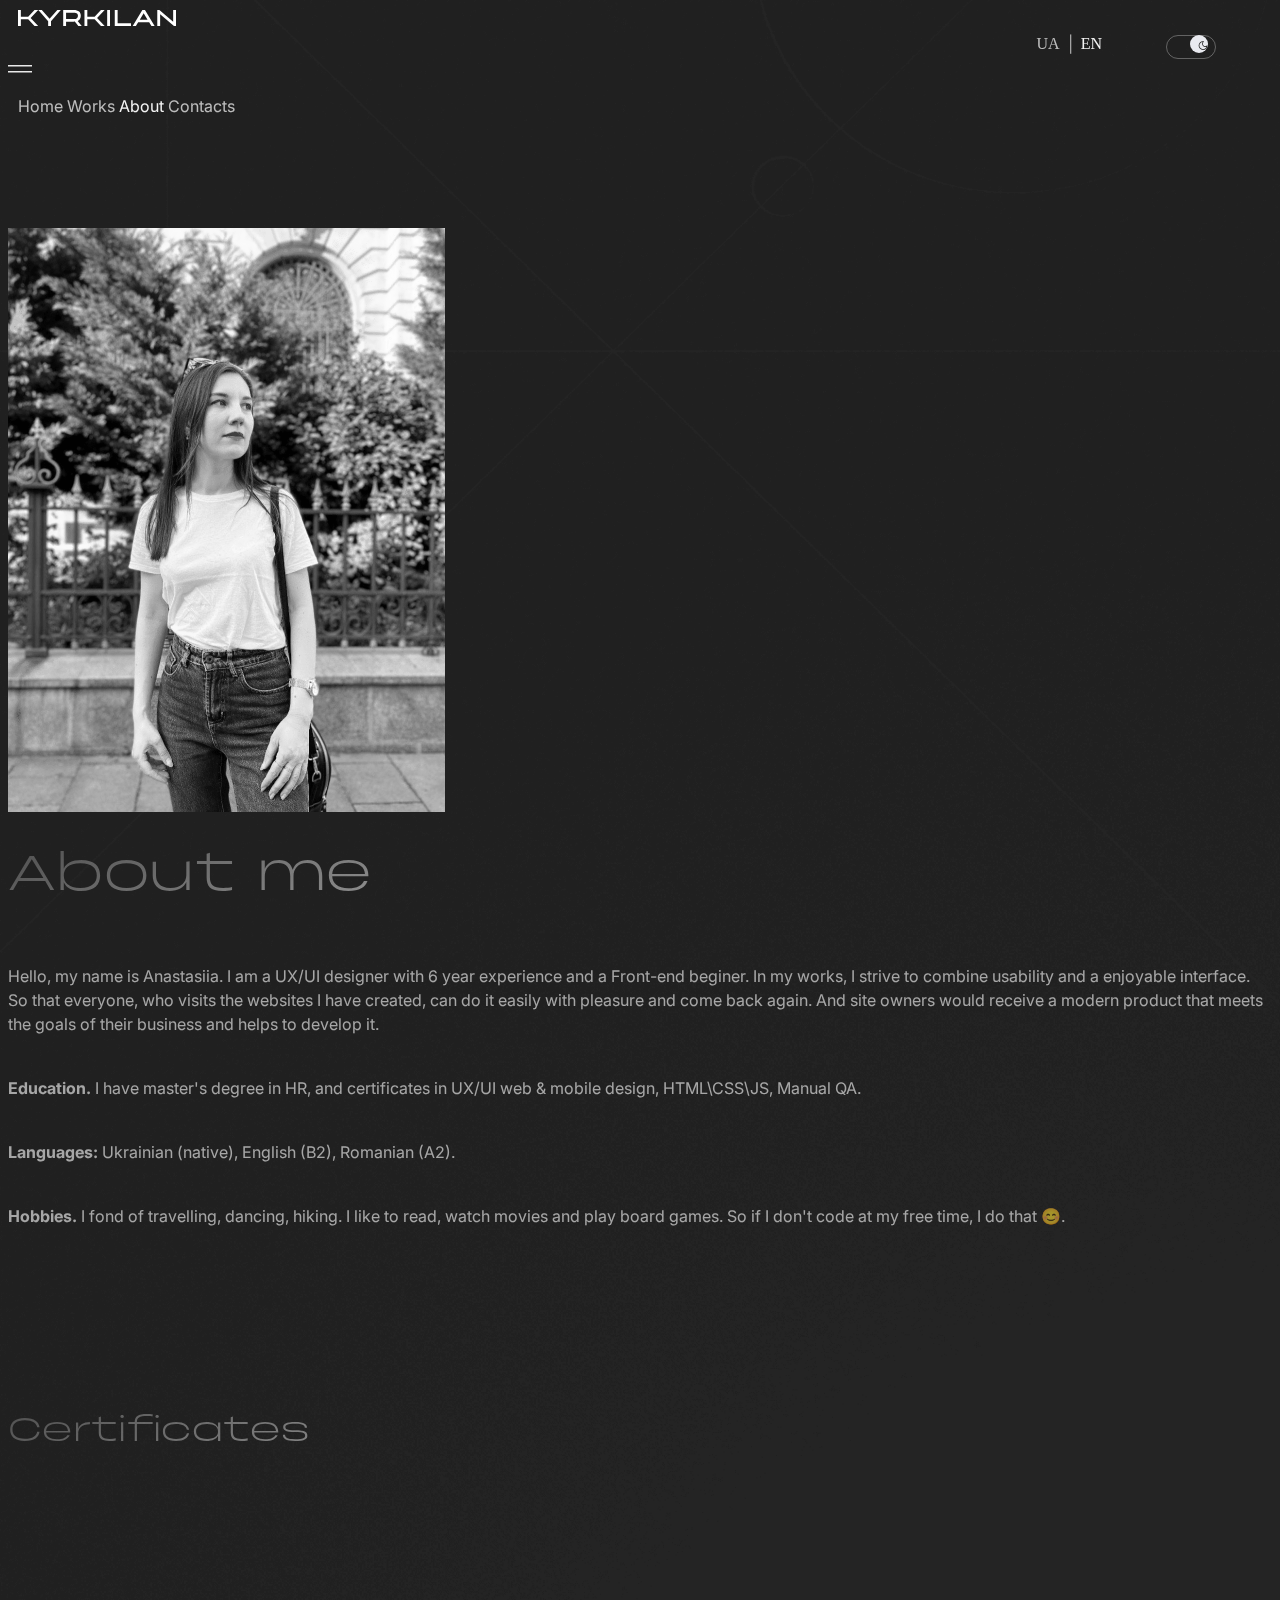
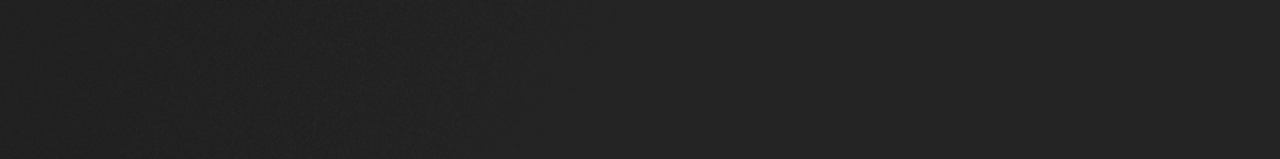
==== commit 4eb461bc: "Created the light theme of the website and added the possibility of theme's switching" ====
--- a/about.html
+++ b/about.html
@@ -23,7 +23,7 @@
       integrity="sha384-geWF76RCwLtnZ8qwWowPQNguL3RmwHVBC9FhGdlKrxdiJJigb/j/68SIy3Te4Bkz"
       crossorigin="anonymous"
     ></script>
-    <link rel="stylesheet" href="/src/style.css" />
+    <link rel="stylesheet" href="/src/dark-theme.css" id="theme-link"/>
   </head>
 
   <body>
@@ -46,7 +46,7 @@
             <label for="switcher-1"></label>
           </span>
         </div> 
-        
+
         <button
           class="navbar-toggler d-lg-none"
           type="button"
--- a/src/dark-theme.css
+++ b/src/dark-theme.css
@@ -0,0 +1,888 @@
+/* Adding fonts */
+
+@import url("https://fonts.googleapis.com/css2?family=Inter:wght@300;400;500&display=swap");
+
+@font-face {
+  font-family: PhonkSans;
+  src: url("/fonts/PhonkSans-Light.otf") format("opentype");
+}
+
+/* Variables */
+
+:root {
+  /* Colors */
+  --col-bg-dark: #1f1f1f;
+  --col-bg-dark-cards: #272727;
+  --col-button-blue-grad: linear-gradient(
+    222deg,
+    #000aff 0%,
+    rgba(85, 92, 241, 0.22) 100%
+  );
+  --col-button-blue-grad-hover: linear-gradient(
+    41deg,
+    #000aff 0%,
+    rgba(85, 92, 241, 0.22) 100%
+  );
+  --col-white-grad: linear-gradient(
+    337deg,
+    #fff 0%,
+    rgba(255, 255, 255, 0.22) 100%
+  );
+  --col-white: #fff;
+
+  /* Fonts */
+  --font-title: PhonkSans, sans-serif;
+  --font-text: Inter, sans-serif;
+
+  /* Shadows */
+  --shadow-blue-big: 0px 2.767256498336792px 2.2138051986694336px 0px
+      rgba(16, 15, 74, 0.06),
+    0px 6.650102138519287px 5.32008171081543px 0px rgba(16, 15, 74, 0.09),
+    0px 12.521552085876465px 10.017241477966309px 0px rgba(16, 15, 74, 0.11),
+    0px 22.3363094329834px 17.869047164916992px 0px rgba(16, 15, 74, 0.13),
+    0px 41.777610778808594px 33.422088623046875px 0px rgba(16, 15, 74, 0.16),
+    0px 100px 80px 0px rgba(16, 15, 74, 0.22);
+  --shadow-blue-small: 0px 12.5px 10.02px 0px rgba(16, 15, 74, 0.08),
+    0px 41.777610778808594px 33.422088623046875px 0px rgba(16, 15, 74, 0.13);
+
+  /* Cursor */
+  --cursor-bg: #fafafa;
+  --cursor-bg-line: #ffffff;
+}
+
+/* Cursor styles */
+
+* {
+  cursor: none;
+}
+
+[type="button"]:not(:disabled),
+[type="reset"]:not(:disabled),
+[type="submit"]:not(:disabled),
+button:not(:disabled) {
+  cursor: none;
+}
+
+/* Animation */
+
+@keyframes scroll {
+  0% {
+    transform: translateX(0%);
+  }
+  100% {
+    transform: translateX(-100%);
+  }
+}
+
+/* Common elements styles */
+
+body {
+  background-color: var(--col-bg-dark);
+  background-image: url("/img/bg_pattern.png");
+  background-size: cover;
+  background-repeat: no-repeat;
+}
+
+p,
+.social-media-links a,
+.footer .help-ua a {
+  font-family: var(--font-text);
+  font-size: 16px;
+  font-style: normal;
+  font-weight: 400;
+  line-height: 24px;
+
+  color: var(--col-white);
+  opacity: 0.6;
+}
+
+h1,
+h2 {
+  background: var(--col-white-grad);
+  background-clip: text;
+  -webkit-background-clip: text;
+  -webkit-text-fill-color: transparent;
+}
+
+h1 {
+  font-family: var(--font-title);
+  font-size: 48px;
+  font-style: normal;
+  font-weight: 300;
+  line-height: 56px;
+  letter-spacing: 0.48px;
+}
+
+h2 {
+  font-family: var(--font-title);
+  font-size: 32px;
+  font-style: normal;
+  font-weight: 300;
+  line-height: 40px;
+  letter-spacing: 0.32px;
+}
+
+h3 {
+  font-family: var(--font-text);
+  font-size: 24px;
+  font-style: normal;
+  font-weight: 400;
+  line-height: 32px;
+  letter-spacing: 0.48px;
+
+  color: var(--col-white);
+  opacity: 0.9;
+}
+
+hr {
+  width: 100%;
+  height: 2px;
+
+  background: var(--col-white-grad);
+  opacity: 0.3;
+}
+
+a {
+  text-decoration: none;
+  color: var(--col-white);
+}
+
+.certificates-screen,
+.skills-screen,
+.contact-screen {
+  padding-top: 100px;
+  padding-bottom: 40px;
+}
+
+.btn-main {
+  position: relative;
+  padding: 20px 40px;
+  margin: 2px;
+  background-color: var(--col-bg-dark);
+  border-radius: 56px;
+
+  font-family: var(--font-text);
+  font-size: 16px;
+  font-style: normal;
+  font-weight: 400;
+  line-height: 24px;
+
+  color: var(--col-white);
+  opacity: 0.9;
+
+  transition: all 200ms ease-in-out;
+}
+
+.btn-main::after {
+  content: "";
+  position: absolute;
+  top: 0;
+  right: 0;
+  bottom: 0;
+  left: 0;
+  z-index: -1;
+
+  margin: -2px;
+  border-radius: inherit;
+  background-image: var(--col-button-blue-grad);
+}
+
+.btn-main:hover::after {
+  background-image: var(--col-button-blue-grad-hover);
+}
+
+.mail-link:hover,
+.social-media-links a:hover,
+.nav-link:hover,
+.tab-button:hover {
+  text-decoration: var(--col-white) solid underline 1.5px;
+  text-underline-offset: 12px;
+
+  color: var(--col-white);
+  opacity: 0.6;
+}
+
+/* Header */
+
+.navbar-brand,
+.navbar-collapse {
+  padding: 10px;
+
+  font-family: Inter;
+  font-size: 16px;
+  font-style: normal;
+  font-weight: 400;
+  line-height: 24px;
+
+  color: var(--col-white);
+}
+
+.navbar-collapse {
+  justify-content: end;
+}
+
+.navbar-nav {
+  gap: 21px;
+}
+
+.navbar-toggler {
+  display: none;
+}
+
+#custom-toggler {
+  margin: 0;
+  padding: 0;
+  background-color: transparent;
+  border: none;
+}
+
+.disabled {
+  display: none;
+}
+
+.nav-link,
+.tab-button {
+  color: var(--col-white);
+  opacity: 0.7;
+}
+
+.switchers {
+  margin-right: 60px;
+  display: flex;
+  gap: 60px;
+  justify-content: flex-end;
+  align-items: center;
+  width: -webkit-fill-available;
+}
+
+.lang {
+  display: flex;
+  gap: 8px;
+  align-items: center;
+}
+
+.lang p {
+  margin: 0;
+}
+
+.active {
+  opacity: 0.95;
+}
+
+.scrolling {
+  padding: 0;
+  background-color: var(--col-bg-dark);
+  border-bottom: rgb(255, 255, 255, 0.03) solid 1px;
+
+  box-shadow: var(--shadow-blue-small);
+}
+
+/* Themes Switcher */
+
+span.switcher {
+  position: relative;
+
+  width: 50px;
+  height: 24px;
+  border-radius: 50px;
+  margin: 0;
+  input {
+    appearance: none;
+
+    position: relative;
+
+    width: 50px;
+    height: 24px;
+    border-radius: 50px;
+
+    background-color: transparent;
+    outline: none;
+
+    &:before,
+    &:after {
+      z-index: 2;
+
+      position: absolute;
+      top: 50%;
+      transform: translateY(-50%);
+
+      color: var(--col-white);
+    }
+    &:before {
+      content: url("/icons/icon-sun.svg");
+      left: 6px;
+      opacity: 0;
+    }
+    &:after {
+      content: url("/icons/icon-moon.svg");
+      right: 6px;
+    }
+  }
+  label {
+    z-index: 1;
+    position: absolute;
+    top: 3px;
+    bottom: 3px;
+
+    border-radius: 50px;
+  }
+  &.switcher-1 {
+    input {
+      transition: 0.25s -0.1s;
+      &:checked {
+        background-color: transparent;
+        border: 0.81px solid var(--col-bg-dark-cards);
+        &:before {
+          opacity: 1;
+          transition: opacity 0.5s;
+        }
+        &:after {
+          opacity: 0;
+          transition: opacity 0.5s;
+        }
+        & + label {
+          left: 4px;
+          right: 28px;
+
+          background: var(--col-bg-dark);
+
+          transition: left 0.5s, right 0.4s 0.2s;
+        }
+      }
+      &:not(:checked) {
+        background: transparent;
+        border: 0.81px solid rgba(255, 255, 255, 0.3);
+        transition: border 0.5s -0.1s;
+        &:before {
+          color: transparent;
+          transition: color 0.5s;
+        }
+        &:after {
+          color: var(--col-bg-dark);
+          transition: color 0.5s 0.2s;
+        }
+        & + label {
+          left: 28px;
+          right: 4px;
+
+          background: #e9eaf0;
+
+          transition: left 0.4s 0.2s, right 0.5s, background 0.35s -0.1s;
+        }
+      }
+    }
+  }
+}
+
+/* Contacts screen styles */
+
+.contact-screen h2,
+.contact-screen p {
+  margin-left: 0;
+  padding-left: 0;
+}
+
+.contact-screen p {
+  margin: 32px 0;
+  max-width: 298px;
+}
+
+.contact-img {
+  max-width: 705px;
+  opacity: 0.8;
+  float: right;
+}
+
+.mail-link h3 {
+  margin-bottom: 0;
+  font-weight: 400;
+  opacity: 0.85;
+}
+
+.social-media-links {
+  display: flex;
+  justify-content: flex-end;
+  align-items: flex-end;
+  gap: 40px;
+}
+
+.social-media-links a {
+  opacity: 0.8;
+}
+
+/* Footer */
+
+.footer {
+  padding-bottom: 40px;
+}
+
+.footer hr {
+  margin: 0 0 40px;
+}
+
+.footer p {
+  font-size: 14px;
+  letter-spacing: 0.15px;
+  margin-bottom: 0;
+}
+
+.footer .help-ua {
+  display: flex;
+  justify-content: end;
+  align-items: start;
+  gap: 4px;
+}
+
+.footer .help-ua a {
+  font-size: 14px;
+  font-weight: 500;
+  opacity: 0.8;
+
+  text-decoration: var(--col-white) solid underline 1px;
+  text-underline-offset: 2px;
+}
+
+.footer .help-ua a:hover {
+  text-decoration: var(--col-white) solid underline 1px;
+  text-underline-offset: 8px;
+
+  opacity: 0.6;
+}
+
+/* Homepage Main screen styles */
+
+.main-screen {
+  padding-top: 116px;
+  padding-bottom: 128px;
+}
+
+.greeting {
+  display: flex;
+  margin-bottom: 48px;
+}
+
+.greeting img {
+  width: 64px;
+  height: 64px;
+  filter: grayscale(100%);
+  transition: filter 0.5s ease;
+}
+
+.greeting img:hover {
+  filter: grayscale(0%);
+}
+
+.greeting div {
+  margin-left: 24px;
+}
+
+.greeting div h3,
+.greeting div p {
+  margin: 2px 0;
+}
+
+.main-row-btn {
+  margin-top: 48px;
+}
+
+/* Homepage Decorative image styles */
+
+.deco-img-main {
+  width: auto;
+  opacity: 0.6;
+}
+
+/* Homepage Skills screen styles */
+
+.btn-projects {
+  text-align: end;
+}
+
+.skill-cards {
+  margin-top: 40px;
+  gap: 24px;
+}
+
+.skill-card {
+  margin: 20px auto 0;
+  padding: 119px 32px 32px;
+
+  border-radius: 8px;
+  border: rgb(255, 255, 255, 0.03) solid 1px;
+  background: var(--col-bg-dark-cards);
+}
+
+.skill-card h3 {
+  margin-bottom: 16px;
+}
+
+.skill-card hr {
+  margin: 24px auto;
+}
+
+.tool-icons {
+  display: flex;
+  justify-content: flex-start;
+  gap: 16px;
+  flex-wrap: wrap;
+}
+
+/* About me page screen */
+
+.about-me {
+  padding-top: 100px;
+  padding-bottom: 40px;
+}
+
+.about-me img {
+  width: 437px;
+  filter: grayscale(100%);
+  transition: filter 0.5s ease;
+}
+
+.about-me img:hover {
+  filter: grayscale(0%);
+}
+
+.about-me h1,
+.certificates-screen h2 {
+  margin-bottom: 60px;
+}
+
+.about-me p {
+  margin-top: 40px;
+}
+
+.certificates-screen {
+  width: 100%;
+
+  overflow: hidden;
+  position: relative;
+}
+
+.certificates-container {
+  display: flex;
+  gap: 10px;
+  width: max-content;
+  margin-bottom: 10px;
+}
+
+.certificates {
+  display: flex;
+  gap: 10px;
+  animation: scroll 60s linear infinite;
+  animation-play-state: running;
+  animation-delay: 0s;
+  animation-direction: normal;
+}
+
+.certificates-container .scroll-back {
+  animation-direction: reverse;
+}
+
+.certificates-container:hover .certificates {
+  animation-play-state: paused;
+}
+
+.certificates-screen img {
+  margin: 0;
+  padding: 0;
+  height: 250px;
+  filter: grayscale(100%);
+  transition: filter 0.5s ease;
+}
+
+.certificates-screen img:hover {
+  filter: grayscale(0%);
+}
+
+/* My works page */
+
+.works-title {
+  margin-top: 100px;
+  margin-bottom: 60px;
+}
+
+.tab-buttons {
+  display: flex;
+  justify-content: flex-end;
+  gap: 30px;
+}
+
+.tab-button {
+  border: none;
+  background-color: transparent;
+
+  color: var(--col-white);
+}
+
+#works-cards img {
+  padding-bottom: 30px;
+  filter: grayscale(100%);
+  transition: filter 0.5s ease;
+}
+
+#works-cards img:hover {
+  filter: grayscale(0%);
+}
+
+/* Responsive notes */
+
+@media (min-width: 1201px) and (max-width: 1400px) {
+  .skill-card {
+    max-width: 550px;
+  }
+}
+
+@media (min-width: 993px) and (max-width: 1200px) {
+  .skill-card {
+    max-width: 460px;
+  }
+}
+
+@media (min-width: 577px) and (max-width: 992px) {
+  #header.active {
+    position: fixed;
+    align-items: start;
+
+    width: 100%;
+    height: 100vh;
+
+    background-color: var(--col-bg-dark);
+    border-bottom: rgb(255, 255, 255, 0.03) solid 1px;
+
+    box-shadow: var(--shadow-blue-small);
+
+    z-index: 1000;
+  }
+
+  #header.active .container {
+    gap: 30px;
+  }
+
+  .switchers {
+    width: 45%;
+  }
+
+  .lang {
+    gap: 16px;
+  }
+
+  .skill-card {
+    padding-top: 80px;
+  }
+
+  .contact-screen {
+    padding-top: 50px;
+  }
+
+  .contact-img {
+    width: 100%;
+    float: none;
+    margin-bottom: 40px;
+  }
+
+  .mail-link {
+    padding-left: 0;
+  }
+
+  .social-media-links {
+    justify-content: flex-start;
+    margin-top: 20px;
+    padding-left: 0;
+  }
+
+  .footer .row div {
+    padding-left: 0;
+  }
+
+  .footer .help-ua {
+    justify-content: start;
+    margin-top: 10px;
+  }
+
+  .about-me {
+    padding-top: 50px;
+    padding-bottom: 0;
+  }
+
+  .about-me img {
+    width: 100%;
+    margin-bottom: 60px;
+  }
+
+  .about-me h1 {
+    margin-bottom: 40px;
+  }
+
+  .about-me p {
+    margin-top: 30px;
+  }
+
+  .works-title {
+    margin-top: 50px;
+    margin-bottom: 20px;
+  }
+
+  .works-title ul {
+    justify-content: flex-start;
+    margin-top: 30px;
+  }
+
+  .circle-and-dot {
+    display: none;
+  }
+}
+
+@media (max-width: 576px) {
+  h1 {
+    font-size: 32px;
+    line-height: 40px;
+  }
+
+  h3 {
+    font-size: 20px;
+    line-height: 24px;
+  }
+
+  #header.active {
+    position: fixed;
+    align-items: start;
+
+    width: 100%;
+    height: 100vh;
+
+    background-color: var(--col-bg-dark);
+    border-bottom: rgb(255, 255, 255, 0.03) solid 1px;
+
+    box-shadow: var(--shadow-blue-small);
+
+    z-index: 1000;
+  }
+
+  #header.active .container {
+    gap: 0px;
+  }
+
+  .container,
+  .contact-screen .container .row,
+  .footer .container .row {
+    padding-left: 20px;
+    padding-right: 20px;
+  }
+
+  .switchers {
+    margin-right: 0;
+    gap: 16px;
+    width: 30%;
+  }
+
+  .lang {
+    gap: 12px;
+  }
+
+  .mail-link,
+  .social-media-links {
+    padding-left: 0;
+  }
+
+  .main-screen {
+    padding-top: 60px;
+    padding-bottom: 80px;
+  }
+
+  .greeting {
+    flex-direction: column;
+    margin-bottom: 32px;
+    width: 330px;
+  }
+
+  .greeting div {
+    margin-left: 0;
+  }
+
+  .greeting div h3 {
+    margin-top: 20px;
+  }
+
+  .btn-projects {
+    margin-top: 40px;
+    margin-bottom: 20px;
+    text-align: start;
+  }
+
+  .skill-cards {
+    width: 100%;
+    padding: 0 0 0 20px;
+    align-self: center;
+  }
+
+  .skill-card {
+    margin: 0;
+  }
+
+  .skills-screen,
+  .contact-screen {
+    padding-top: 60px;
+    padding-bottom: 40px;
+  }
+
+  .contact-img {
+    width: 100%;
+    float: none;
+    margin-bottom: 60px;
+  }
+
+  .social-media-links {
+    justify-content: space-between;
+    margin-top: 32px;
+    gap: 16px;
+  }
+
+  .rights {
+    padding-left: 0;
+  }
+
+  .footer .help-ua {
+    justify-content: start;
+    margin-top: 10px;
+    padding-left: 0;
+    flex-wrap: wrap;
+  }
+
+  .about-me {
+    width: 90%;
+    padding-top: 40px;
+    padding-bottom: 0;
+  }
+
+  .about-me .row {
+    padding: 0;
+  }
+
+  .about-me img {
+    margin-bottom: 60px;
+  }
+
+  .about-me h1 {
+    margin-bottom: 40px;
+  }
+
+  .about-me p {
+    margin-top: 30px;
+  }
+
+  .works-title {
+    margin-top: 50px;
+    margin-bottom: 20px;
+  }
+
+  .works-title ul {
+    justify-content: flex-start;
+    margin-top: 30px;
+  }
+
+  .circle-and-dot {
+    display: none;
+  }
+}
